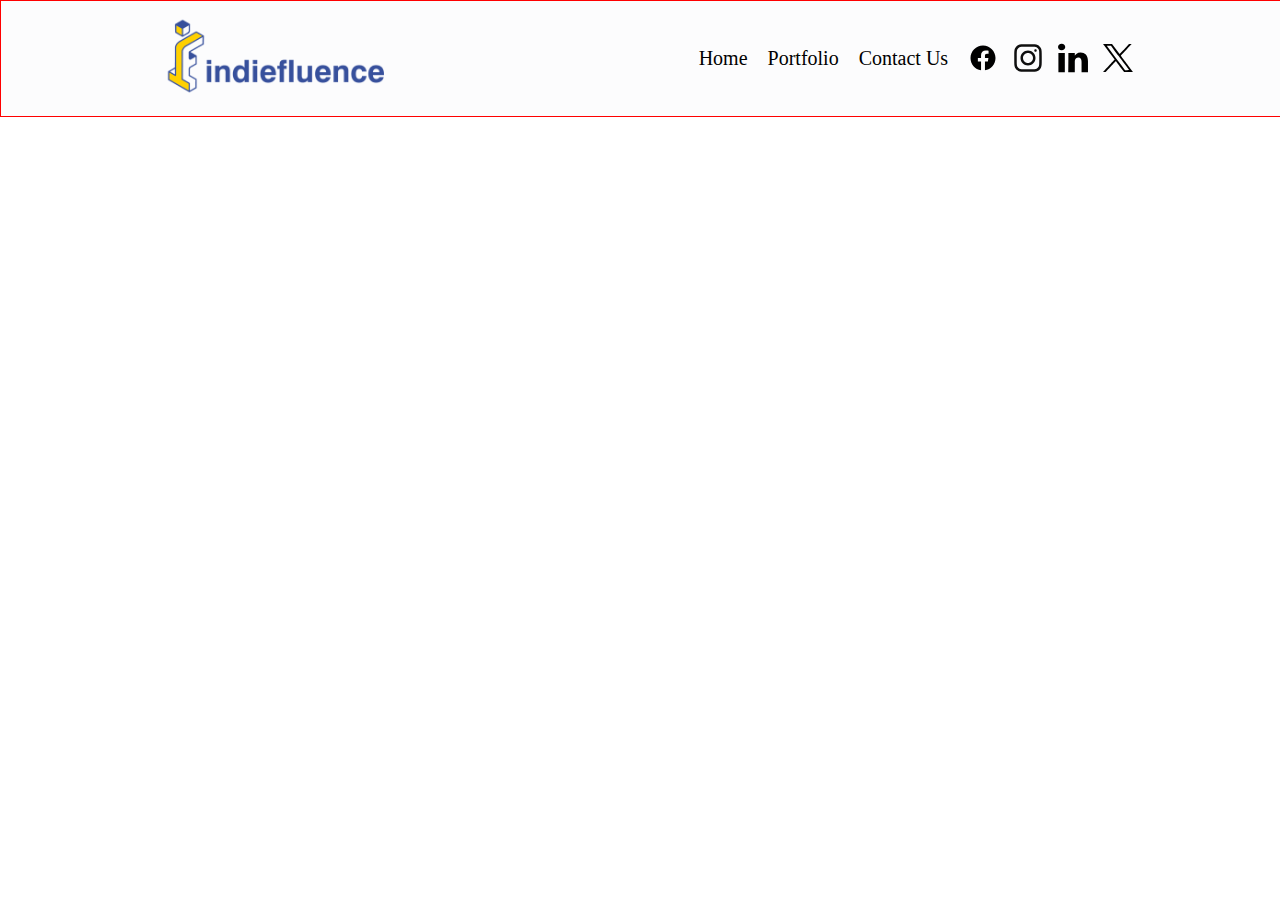
==== index.html @ ad3555b7 "first commit" ====
<!DOCTYPE html>
<html lang="en">
<head>
    <meta charset="UTF-8">
    <meta name="viewport" content="width=device-width, initial-scale=1.0">
    <title>IndieFluence</title>
    <link rel="stylesheet" href="style.css">
    <link rel="icon" href="img/indiefluence-logo-icon.png" type="image/x-icon">
</head>
<body>
    <header id="header">
        <nav>
            <div class="navbar">
                <div class="logo">
                    <img src="img/indiefluence-logo.png" title="logo" alt="logo">
                </div>
                <div class="navbar-text">
                        <li><a href="#" class="nav-text" title="Home">Home</a></li>
                        <li><a href="" class="nav-text" title="Portfolio">Portfolio</a></li>
                        <li><a href="" class="nav-text" title="Contact Us">Contact Us</a></li>

                        <div id="social-media-icon">
                            <a href="https://www.facebook.com/" class="social-media-icon" title="Facebook"><?xml version="1.0" encoding="utf-8"?>
                                <svg fill="#000000" width="30px" height="30px" viewBox="0 0 24 24" xmlns="http://www.w3.org/2000/svg"><path d="M12.001 2.002c-5.522 0-9.999 4.477-9.999 9.999 0 4.99 3.656 9.126 8.437 9.879v-6.988h-2.54v-2.891h2.54V9.798c0-2.508 1.493-3.891 3.776-3.891 1.094 0 2.24.195 2.24.195v2.459h-1.264c-1.24 0-1.628.772-1.628 1.563v1.875h2.771l-.443 2.891h-2.328v6.988C18.344 21.129 22 16.992 22 12.001c0-5.522-4.477-9.999-9.999-9.999z"/></svg></a>  <!-- facebook -->
                                
                            <a href="https://www.instagram.com/" class="social-media-icon" alt="" title="Instagram"><?xml version="1.0" encoding="utf-8"?>
                                <svg width="30px" height="30px" viewBox="0 0 24 24" fill="none" xmlns="http://www.w3.org/2000/svg">
                                <path fill-rule="evenodd" clip-rule="evenodd" d="M12 18C15.3137 18 18 15.3137 18 12C18 8.68629 15.3137 6 12 6C8.68629 6 6 8.68629 6 12C6 15.3137 8.68629 18 12 18ZM12 16C14.2091 16 16 14.2091 16 12C16 9.79086 14.2091 8 12 8C9.79086 8 8 9.79086 8 12C8 14.2091 9.79086 16 12 16Z" fill="#0F0F0F"/>
                                <path d="M18 5C17.4477 5 17 5.44772 17 6C17 6.55228 17.4477 7 18 7C18.5523 7 19 6.55228 19 6C19 5.44772 18.5523 5 18 5Z" fill="#0F0F0F"/>
                                <path fill-rule="evenodd" clip-rule="evenodd" d="M1.65396 4.27606C1 5.55953 1 7.23969 1 10.6V13.4C1 16.7603 1 18.4405 1.65396 19.7239C2.2292 20.8529 3.14708 21.7708 4.27606 22.346C5.55953 23 7.23969 23 10.6 23H13.4C16.7603 23 18.4405 23 19.7239 22.346C20.8529 21.7708 21.7708 20.8529 22.346 19.7239C23 18.4405 23 16.7603 23 13.4V10.6C23 7.23969 23 5.55953 22.346 4.27606C21.7708 3.14708 20.8529 2.2292 19.7239 1.65396C18.4405 1 16.7603 1 13.4 1H10.6C7.23969 1 5.55953 1 4.27606 1.65396C3.14708 2.2292 2.2292 3.14708 1.65396 4.27606ZM13.4 3H10.6C8.88684 3 7.72225 3.00156 6.82208 3.0751C5.94524 3.14674 5.49684 3.27659 5.18404 3.43597C4.43139 3.81947 3.81947 4.43139 3.43597 5.18404C3.27659 5.49684 3.14674 5.94524 3.0751 6.82208C3.00156 7.72225 3 8.88684 3 10.6V13.4C3 15.1132 3.00156 16.2777 3.0751 17.1779C3.14674 18.0548 3.27659 18.5032 3.43597 18.816C3.81947 19.5686 4.43139 20.1805 5.18404 20.564C5.49684 20.7234 5.94524 20.8533 6.82208 20.9249C7.72225 20.9984 8.88684 21 10.6 21H13.4C15.1132 21 16.2777 20.9984 17.1779 20.9249C18.0548 20.8533 18.5032 20.7234 18.816 20.564C19.5686 20.1805 20.1805 19.5686 20.564 18.816C20.7234 18.5032 20.8533 18.0548 20.9249 17.1779C20.9984 16.2777 21 15.1132 21 13.4V10.6C21 8.88684 20.9984 7.72225 20.9249 6.82208C20.8533 5.94524 20.7234 5.49684 20.564 5.18404C20.1805 4.43139 19.5686 3.81947 18.816 3.43597C18.5032 3.27659 18.0548 3.14674 17.1779 3.0751C16.2777 3.00156 15.1132 3 13.4 3Z" fill="#0F0F0F"/>
                                </svg></a> <!-- instagram -->
        
                            <a href="https://www.linkedin.com/" class="social-media-icon" alt="" title="Linkdin"><?xml version="1.0" encoding="iso-8859-1"?>
                                <!DOCTYPE svg PUBLIC "-//W3C//DTD SVG 1.1//EN" "http://www.w3.org/Graphics/SVG/1.1/DTD/svg11.dtd">
                                <svg fill="#000000"  version="1.1" xmlns="http://www.w3.org/2000/svg" xmlns:xlink="http://www.w3.org/1999/xlink"  width="30px"
                                     height="30px" viewBox="0 0 512 512" xml:space="preserve">
                                <g id="7935ec95c421cee6d86eb22ecd125aef">
                                <path style="display: inline; fill-rule: evenodd; clip-rule: evenodd;" d="M116.504,500.219V170.654H6.975v329.564H116.504
                                        L116.504,500.219z M61.751,125.674c38.183,0,61.968-25.328,61.968-56.953c-0.722-32.328-23.785-56.941-61.252-56.941
                                        C24.994,11.781,0.5,36.394,0.5,68.722c0,31.625,23.772,56.953,60.53,56.953H61.751L61.751,125.674z M177.124,500.219
                                        c0,0,1.437-298.643,0-329.564H286.67v47.794h-0.727c14.404-22.49,40.354-55.533,99.44-55.533
                                        c72.085,0,126.116,47.103,126.116,148.333v188.971H401.971V323.912c0-44.301-15.848-74.531-55.497-74.531
                                        c-30.254,0-48.284,20.38-56.202,40.08c-2.897,7.012-3.602,16.861-3.602,26.711v184.047H177.124L177.124,500.219z">
                                </path>
                                </g>
                                </svg></a> <!-- linkdin -->
        
                            <a href="https://twitter.com/" class="social-media-icon" alt="" title="Twitter"><?xml version="1.0" standalone="no"?>
                                <!DOCTYPE svg PUBLIC "-//W3C//DTD SVG 20010904//EN"
                                 "http://www.w3.org/TR/2001/REC-SVG-20010904/DTD/svg10.dtd">
                                <svg version="1.0" xmlns="http://www.w3.org/2000/svg"
                                 width="30px" height="30px" viewBox="0 0 488.000000 459.000000"
                                 preserveAspectRatio="xMidYMid meet">
                                
                                <g transform="translate(0.000000,459.000000) scale(0.100000,-0.100000)"
                                fill="#000000" stroke="none">
                                <path d="M14 4579 c-2 -3 160 -224 359 -490 199 -266 622 -832 940 -1257 l578
                                -773 -37 -42 c-21 -23 -446 -482 -944 -1020 -498 -539 -907 -983 -908 -988 -2
                                -5 85 -9 210 -8 l213 1 70 77 c39 42 401 433 805 870 404 437 746 807 760 823
                                l25 29 200 -268 c110 -147 413 -553 673 -901 l474 -632 725 0 c603 0 724 2
                                720 13 -3 8 -187 256 -409 553 -222 296 -476 636 -564 754 -89 118 -350 469
                                -582 778 -232 310 -422 568 -422 572 0 7 1226 1338 1643 1783 l119 127 -219 0
                                -218 -1 -255 -276 c-140 -152 -483 -524 -763 -825 l-507 -548 -615 822 -616
                                823 -725 5 c-399 3 -728 2 -730 -1z m1718 -886 c237 -318 603 -807 813 -1088
                                210 -280 676 -904 1036 -1385 360 -482 658 -881 663 -888 6 -9 -65 -12 -324
                                -12 l-331 0 -656 878 c-1514 2023 -2278 3045 -2287 3060 -6 9 62 12 323 12
                                l331 0 432 -577z"/>
                                </g>
                                </svg></a> <!-- twitter -->
                        </div>
                </div>
                
            </div>
        </nav>
    </header>
</body>
</html>
---- style.css ----
:root{
    --color-white: hsl( 0, 0%, 100%);
    --color-solitude: hsl( 222, 29.41%, 99%);
    --color-yellow: hsl(49, 100%, 50%);
    --coor-blue: hsl(225.1, 56.3%, 42.2%);
    --color-meteorite-dark: hsl(254.6, 58.2%, 26.3%);
    --color-azure-dark: hsl(217.7, 64.8%, 42.4%);
    --color-black: hsl(0, 0%, 0%)
}

*{
    padding: 0%;
    margin: 0%;
}

body{
    background-color: var(--color-white);
    color: var(--color-black);
}

#header{
    /* display: fixed; */
    background-color: var(--color-solitude);
    width: 100%;
    height: 115px;
    /* padding: 10px 10px 10px 10px; */
    border: 1px solid red;
}

.navbar{
    display: flex;
    justify-content: center;
    align-items: center;
    gap: 300px;
}
.logo img{
    margin: 15px;
    height: 80px;
    width: auto;
}

.navbar-text{
    font-size: 20px;
    display: flex;
    justify-content: right;
    align-items: center;
    gap: 20px;
    /* margin: 10px; */
}

.navbar-text li,a{
    text-decoration: none;
    list-style-type: none;
    color: var(--color-black);
}

#social-media-icon{
    display: flex;
    justify-content: right;
    align-items: center;
    gap: 15px;
}

.social-media-icon{
    display: flex;
    justify-content: right;
    height: 30px;
    width: 30px;
}
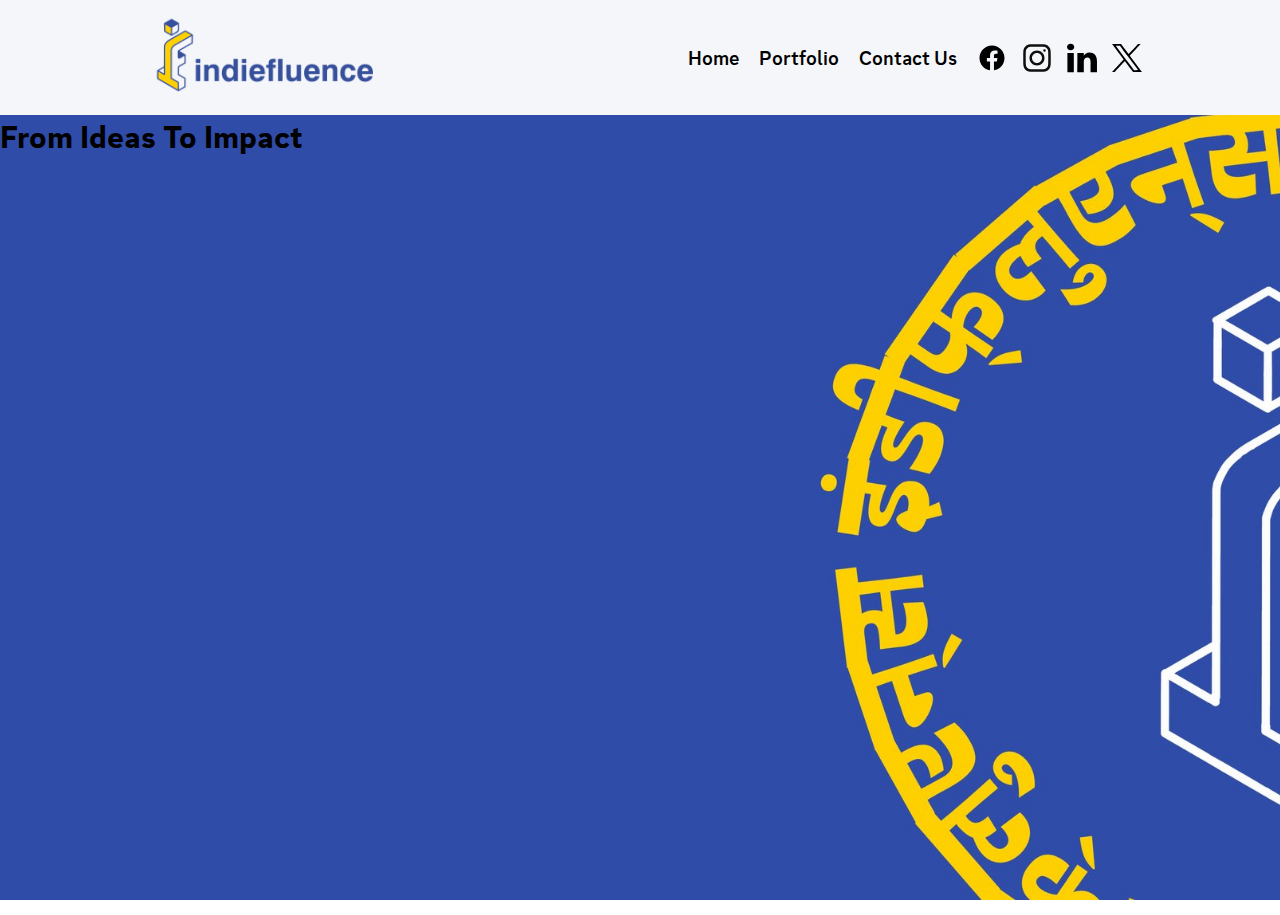
==== commit f78fb4df: "assets folder and font.css added and ignore some file" ====
--- a/index.html
+++ b/index.html
@@ -4,15 +4,16 @@
     <meta charset="UTF-8">
     <meta name="viewport" content="width=device-width, initial-scale=1.0">
     <title>IndieFluence</title>
-    <link rel="stylesheet" href="style.css">
-    <link rel="icon" href="img/indiefluence-logo-icon.png" type="image/x-icon">
+    <link rel="stylesheet" href="assets/css/style.css">
+    <link rel="stylesheet" href="assets/css/font.css">
+    <link rel="icon" href="assets/img/indiefluence-logo-icon.png" type="image/x-icon">
 </head>
 <body>
     <header id="header">
         <nav>
             <div class="navbar">
                 <div class="logo">
-                    <img src="img/indiefluence-logo.png" title="logo" alt="logo">
+                    <img src="assets/img/indiefluence-logo.png" title="logo" alt="logo">
                 </div>
                 <div class="navbar-text">
                         <li><a href="#" class="nav-text" title="Home">Home</a></li>
@@ -69,9 +70,15 @@
                                 </svg></a> <!-- twitter -->
                         </div>
                 </div>
-                
             </div>
         </nav>
     </header>
+    <div id="header-img">
+        <div class="header-img-text">
+            <h1>
+                From Ideas
+                To Impact</h1>
+        </div>
+    </div>
 </body>
 </html>--- a/assets/css/style.css
+++ b/assets/css/style.css
@@ -0,0 +1,85 @@
+:root{
+    --color-white: hsl( 0, 0%, 100%);
+    --color-solitude: hsl( 222, 29.41%, 97%);
+    --color-yellow: hsl(49, 100%, 50%);
+    --coor-blue: hsl(225.1, 56.3%, 42.2%);
+    --color-meteorite-dark: hsl(254.6, 58.2%, 26.3%);
+    --color-azure-dark: hsl(217.7, 64.8%, 42.4%);
+    --color-black: hsl(0, 0%, 0%)
+}
+
+*{
+    padding: 0%;
+    margin: 0%;
+    font-family: var(--font-primary);
+}
+
+body{
+    background-color: var(--color-white);
+    color: var(--color-black);
+}
+
+#header{
+    /* display: fixed; */
+    background-color: var(--color-solitude);
+    width: 100%;
+    height: 115px;
+    /* padding: 10px 10px 10px 10px; */
+    /* border: 1px solid red; */
+}
+
+.navbar{
+    display: flex;
+    justify-content: center;
+    align-items: center;
+    gap: 300px;
+}
+.logo img{
+    margin: 15px;
+    height: 80px;
+    width: auto;
+}
+
+.navbar-text{
+    font-size: 20px;
+    display: flex;
+    justify-content: right;
+    align-items: center;
+    gap: 20px;
+    font-weight: 600;
+    font-style: normal;
+}
+
+.navbar-text li,a{
+    text-decoration: none;
+    list-style-type: none;
+    color: var(--color-black);
+}
+
+#social-media-icon{
+    display: flex;
+    justify-content: right;
+    align-items: center;
+    gap: 15px;
+}
+
+.social-media-icon{
+    display: flex;
+    justify-content: right;
+    height: 30px;
+    width: 30px;
+}
+
+#header-img{
+    background-image: url(/assets/img/indiefluence-bg.png);
+    width: 100%;
+    height: 800px;
+    background-repeat: no-repeat;
+    background-size: cover;
+    background-attachment: fixed;   
+}
+.header-img img{
+
+    
+}
+
--- a/assets/css/font.css
+++ b/assets/css/font.css
@@ -0,0 +1,69 @@
+@font-face {
+    font-family: ABC Ginto Nord;
+    font-style: normal;
+    font-weight: 800;
+    src: url(/assets/font/3d07f5abf272fbb5670d02ed687453d0.woff2) format("woff2")
+}
+
+@font-face {
+    font-family: ABC Ginto Nord;
+    font-style: italic;
+    font-weight: 800;
+    src: url(/assets/font/3c0aa7f9d47d6a96b14ecada461ccf0e.woff2) format("woff2")
+}
+
+@font-face {
+    font-family: gg sans;
+    font-style: normal;
+    font-weight: 400;
+    src: url(/assets/font/3d6549bf2f38372c054eafb93fa358a9.woff2) format("woff2")
+}
+
+@font-face {
+    font-family: gg sans;
+    font-style: italic;
+    font-weight: 400;
+    src: url(/assets/font/dd1dfe31c073b2b0a8f94cb1a0b7fbb0.woff2) format("woff2")
+}
+
+@font-face {
+    font-family: gg sans;
+    font-style: normal;
+    font-weight: 500;
+    src: url(/assets/font/7f63813838e283aea62f1a68ef1732c2.woff2) format("woff2")
+}
+
+@font-face {
+    font-family: gg sans;
+    font-style: italic;
+    font-weight: 500;
+    src: url(/assets/font/2ada321f62e9743e0f9f2882960c8f9d.woff2) format("woff2")
+}
+
+@font-face {
+    font-family: gg sans;
+    font-style: normal;
+    font-weight: 600;
+    src: url(/assets/font/71d3e9dc2bcb8e91225ba9fab588c8f2.woff2) format("woff2")
+}
+
+@font-face {
+    font-family: gg sans;
+    font-style: italic;
+    font-weight: 600;
+    src: url(/assets/font/e3cd8b0354d764c89f6abcf561081a85.woff2) format("woff2")
+}
+
+@font-face {
+    font-family: gg sans;
+    font-style: normal;
+    font-weight: 700;
+    src: url(/assets/font/ff5eccde83f118cea0224ebbb9dc3179.woff2) format("woff2")
+}
+
+:root {
+    --font-primary: "gg sans","Noto Sans","Helvetica Neue",Helvetica,Arial,sans-serif;
+    --font-display: "gg sans","Noto Sans","Helvetica Neue",Helvetica,Arial,sans-serif;
+    --font-headline: "ABC Ginto Nord","Noto Sans","Helvetica Neue",Helvetica,Arial,sans-serif;
+    --font-code: Consolas,"Andale Mono WT","Andale Mono","Lucida Console","Lucida Sans Typewriter","DejaVu Sans Mono","Bitstream Vera Sans Mono","Liberation Mono","Nimbus Mono L",Monaco,"Courier New",Courier,monospace
+}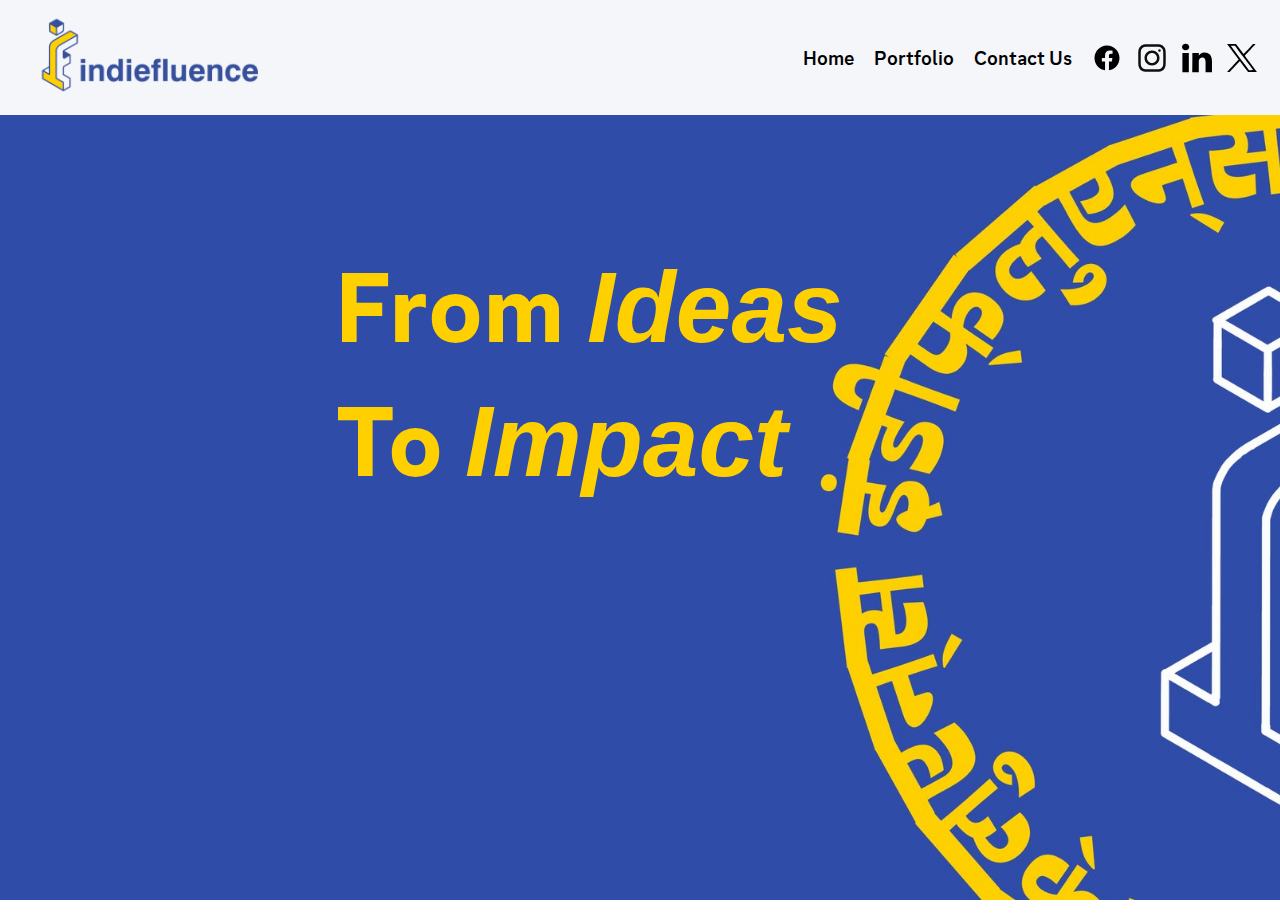
==== commit 6d909724: "header img text adjest" ====
--- a/index.html
+++ b/index.html
@@ -75,9 +75,7 @@
     </header>
     <div id="header-img">
         <div class="header-img-text">
-            <h1>
-                From Ideas
-                To Impact</h1>
+            <h1>From <strong>Ideas</strong> To <strong>Impact</strong></h1>
         </div>
     </div>
 </body>
--- a/assets/css/style.css
+++ b/assets/css/style.css
@@ -32,7 +32,8 @@
     display: flex;
     justify-content: center;
     align-items: center;
-    gap: 300px;
+    gap: 530px;
+    flex-wrap: nowrap;
 }
 .logo img{
     margin: 15px;
@@ -78,8 +79,22 @@
     background-size: cover;
     background-attachment: fixed;   
 }
-.header-img img{
-
-    
+.header-img-text {
+    display: flex;
+    /* justify-content: center; */
+    align-items: center;
+    position: relative;
+    top: 125px;
+    left: 335px;
 }
 
+.header-img-text h1{
+    height: auto;
+    width: 550px;
+    font-size: 100px;
+    color: var(--color-yellow);
+}
+
+.header-img-text h1 strong{
+    font-style: italic;
+}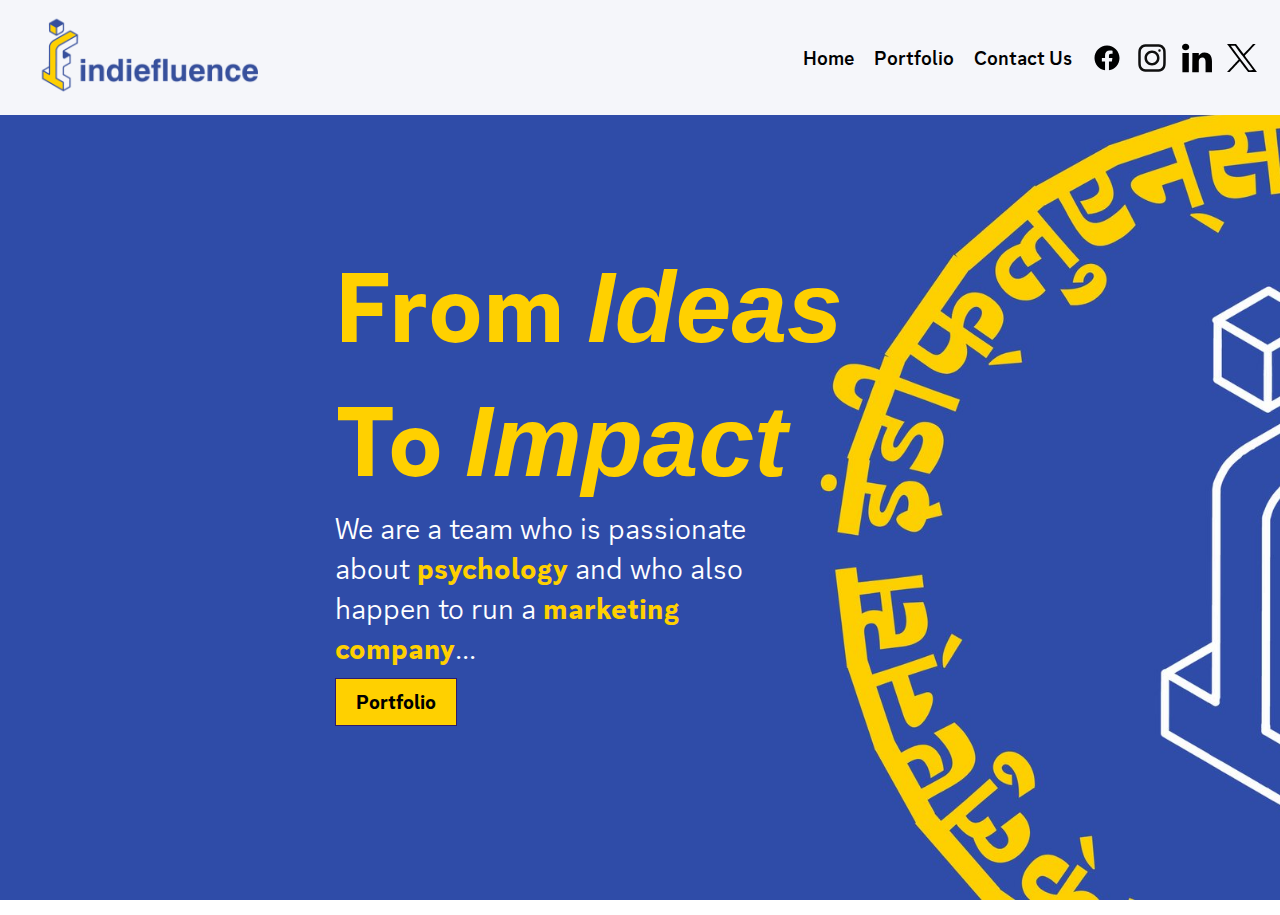
==== commit 28a9c72c: "button added" ====
--- a/index.html
+++ b/index.html
@@ -21,17 +21,17 @@
                         <li><a href="" class="nav-text" title="Contact Us">Contact Us</a></li>
 
                         <div id="social-media-icon">
-                            <a href="https://www.facebook.com/" class="social-media-icon" title="Facebook"><?xml version="1.0" encoding="utf-8"?>
+                            <a href="https://www.facebook.com/" target="_blank" class="social-media-icon" title="Facebook"><?xml version="1.0" encoding="utf-8"?>
                                 <svg fill="#000000" width="30px" height="30px" viewBox="0 0 24 24" xmlns="http://www.w3.org/2000/svg"><path d="M12.001 2.002c-5.522 0-9.999 4.477-9.999 9.999 0 4.99 3.656 9.126 8.437 9.879v-6.988h-2.54v-2.891h2.54V9.798c0-2.508 1.493-3.891 3.776-3.891 1.094 0 2.24.195 2.24.195v2.459h-1.264c-1.24 0-1.628.772-1.628 1.563v1.875h2.771l-.443 2.891h-2.328v6.988C18.344 21.129 22 16.992 22 12.001c0-5.522-4.477-9.999-9.999-9.999z"/></svg></a>  <!-- facebook -->
                                 
-                            <a href="https://www.instagram.com/" class="social-media-icon" alt="" title="Instagram"><?xml version="1.0" encoding="utf-8"?>
+                            <a href="https://www.instagram.com/" target="_blank" class="social-media-icon" alt="" title="Instagram"><?xml version="1.0" encoding="utf-8"?>
                                 <svg width="30px" height="30px" viewBox="0 0 24 24" fill="none" xmlns="http://www.w3.org/2000/svg">
                                 <path fill-rule="evenodd" clip-rule="evenodd" d="M12 18C15.3137 18 18 15.3137 18 12C18 8.68629 15.3137 6 12 6C8.68629 6 6 8.68629 6 12C6 15.3137 8.68629 18 12 18ZM12 16C14.2091 16 16 14.2091 16 12C16 9.79086 14.2091 8 12 8C9.79086 8 8 9.79086 8 12C8 14.2091 9.79086 16 12 16Z" fill="#0F0F0F"/>
                                 <path d="M18 5C17.4477 5 17 5.44772 17 6C17 6.55228 17.4477 7 18 7C18.5523 7 19 6.55228 19 6C19 5.44772 18.5523 5 18 5Z" fill="#0F0F0F"/>
                                 <path fill-rule="evenodd" clip-rule="evenodd" d="M1.65396 4.27606C1 5.55953 1 7.23969 1 10.6V13.4C1 16.7603 1 18.4405 1.65396 19.7239C2.2292 20.8529 3.14708 21.7708 4.27606 22.346C5.55953 23 7.23969 23 10.6 23H13.4C16.7603 23 18.4405 23 19.7239 22.346C20.8529 21.7708 21.7708 20.8529 22.346 19.7239C23 18.4405 23 16.7603 23 13.4V10.6C23 7.23969 23 5.55953 22.346 4.27606C21.7708 3.14708 20.8529 2.2292 19.7239 1.65396C18.4405 1 16.7603 1 13.4 1H10.6C7.23969 1 5.55953 1 4.27606 1.65396C3.14708 2.2292 2.2292 3.14708 1.65396 4.27606ZM13.4 3H10.6C8.88684 3 7.72225 3.00156 6.82208 3.0751C5.94524 3.14674 5.49684 3.27659 5.18404 3.43597C4.43139 3.81947 3.81947 4.43139 3.43597 5.18404C3.27659 5.49684 3.14674 5.94524 3.0751 6.82208C3.00156 7.72225 3 8.88684 3 10.6V13.4C3 15.1132 3.00156 16.2777 3.0751 17.1779C3.14674 18.0548 3.27659 18.5032 3.43597 18.816C3.81947 19.5686 4.43139 20.1805 5.18404 20.564C5.49684 20.7234 5.94524 20.8533 6.82208 20.9249C7.72225 20.9984 8.88684 21 10.6 21H13.4C15.1132 21 16.2777 20.9984 17.1779 20.9249C18.0548 20.8533 18.5032 20.7234 18.816 20.564C19.5686 20.1805 20.1805 19.5686 20.564 18.816C20.7234 18.5032 20.8533 18.0548 20.9249 17.1779C20.9984 16.2777 21 15.1132 21 13.4V10.6C21 8.88684 20.9984 7.72225 20.9249 6.82208C20.8533 5.94524 20.7234 5.49684 20.564 5.18404C20.1805 4.43139 19.5686 3.81947 18.816 3.43597C18.5032 3.27659 18.0548 3.14674 17.1779 3.0751C16.2777 3.00156 15.1132 3 13.4 3Z" fill="#0F0F0F"/>
                                 </svg></a> <!-- instagram -->
         
-                            <a href="https://www.linkedin.com/" class="social-media-icon" alt="" title="Linkdin"><?xml version="1.0" encoding="iso-8859-1"?>
+                            <a href="https://www.linkedin.com/" target="_blank" class="social-media-icon" alt="" title="Linkdin"><?xml version="1.0" encoding="iso-8859-1"?>
                                 <!DOCTYPE svg PUBLIC "-//W3C//DTD SVG 1.1//EN" "http://www.w3.org/Graphics/SVG/1.1/DTD/svg11.dtd">
                                 <svg fill="#000000"  version="1.1" xmlns="http://www.w3.org/2000/svg" xmlns:xlink="http://www.w3.org/1999/xlink"  width="30px"
                                      height="30px" viewBox="0 0 512 512" xml:space="preserve">
@@ -46,7 +46,7 @@
                                 </g>
                                 </svg></a> <!-- linkdin -->
         
-                            <a href="https://twitter.com/" class="social-media-icon" alt="" title="Twitter"><?xml version="1.0" standalone="no"?>
+                            <a href="https://twitter.com/" target="_blank" class="social-media-icon" alt="" title="Twitter"><?xml version="1.0" standalone="no"?>
                                 <!DOCTYPE svg PUBLIC "-//W3C//DTD SVG 20010904//EN"
                                  "http://www.w3.org/TR/2001/REC-SVG-20010904/DTD/svg10.dtd">
                                 <svg version="1.0" xmlns="http://www.w3.org/2000/svg"
@@ -76,6 +76,10 @@
     <div id="header-img">
         <div class="header-img-text">
             <h1>From <strong>Ideas</strong> To <strong>Impact</strong></h1>
+            <p>We are a team who is passionate about <strong>psychology</strong> and who also happen to run a <strong>marketing company</strong>...</p>
+            <div id="header-img-text-button">
+                <button class="header-img-text-button"><a href="#">Portfolio</a></button>
+            </div>
         </div>
     </div>
 </body>
--- a/assets/css/style.css
+++ b/assets/css/style.css
@@ -80,7 +80,7 @@
     background-attachment: fixed;   
 }
 .header-img-text {
-    display: flex;
+    display: inline-block;
     /* justify-content: center; */
     align-items: center;
     position: relative;
@@ -97,4 +97,28 @@
 
 .header-img-text h1 strong{
     font-style: italic;
+}
+
+.header-img-text p{
+    height: auto;
+    width: 450px;
+    font-size: 30px;
+    color: var(--color-white);
+}
+
+.header-img-text p strong{
+    color: var(--color-yellow);
+}
+
+.header-img-text-button{
+    background-color: var(--color-yellow);
+    padding: 10px 20px 10px 20px;
+    margin-top: 10px;
+    font-size: 20px;
+    font-weight: 700;
+    border: 1px solid var(--color-meteorite-dark);
+}
+
+.header-img-text-button :hover{
+    color: var(--color-white);
 }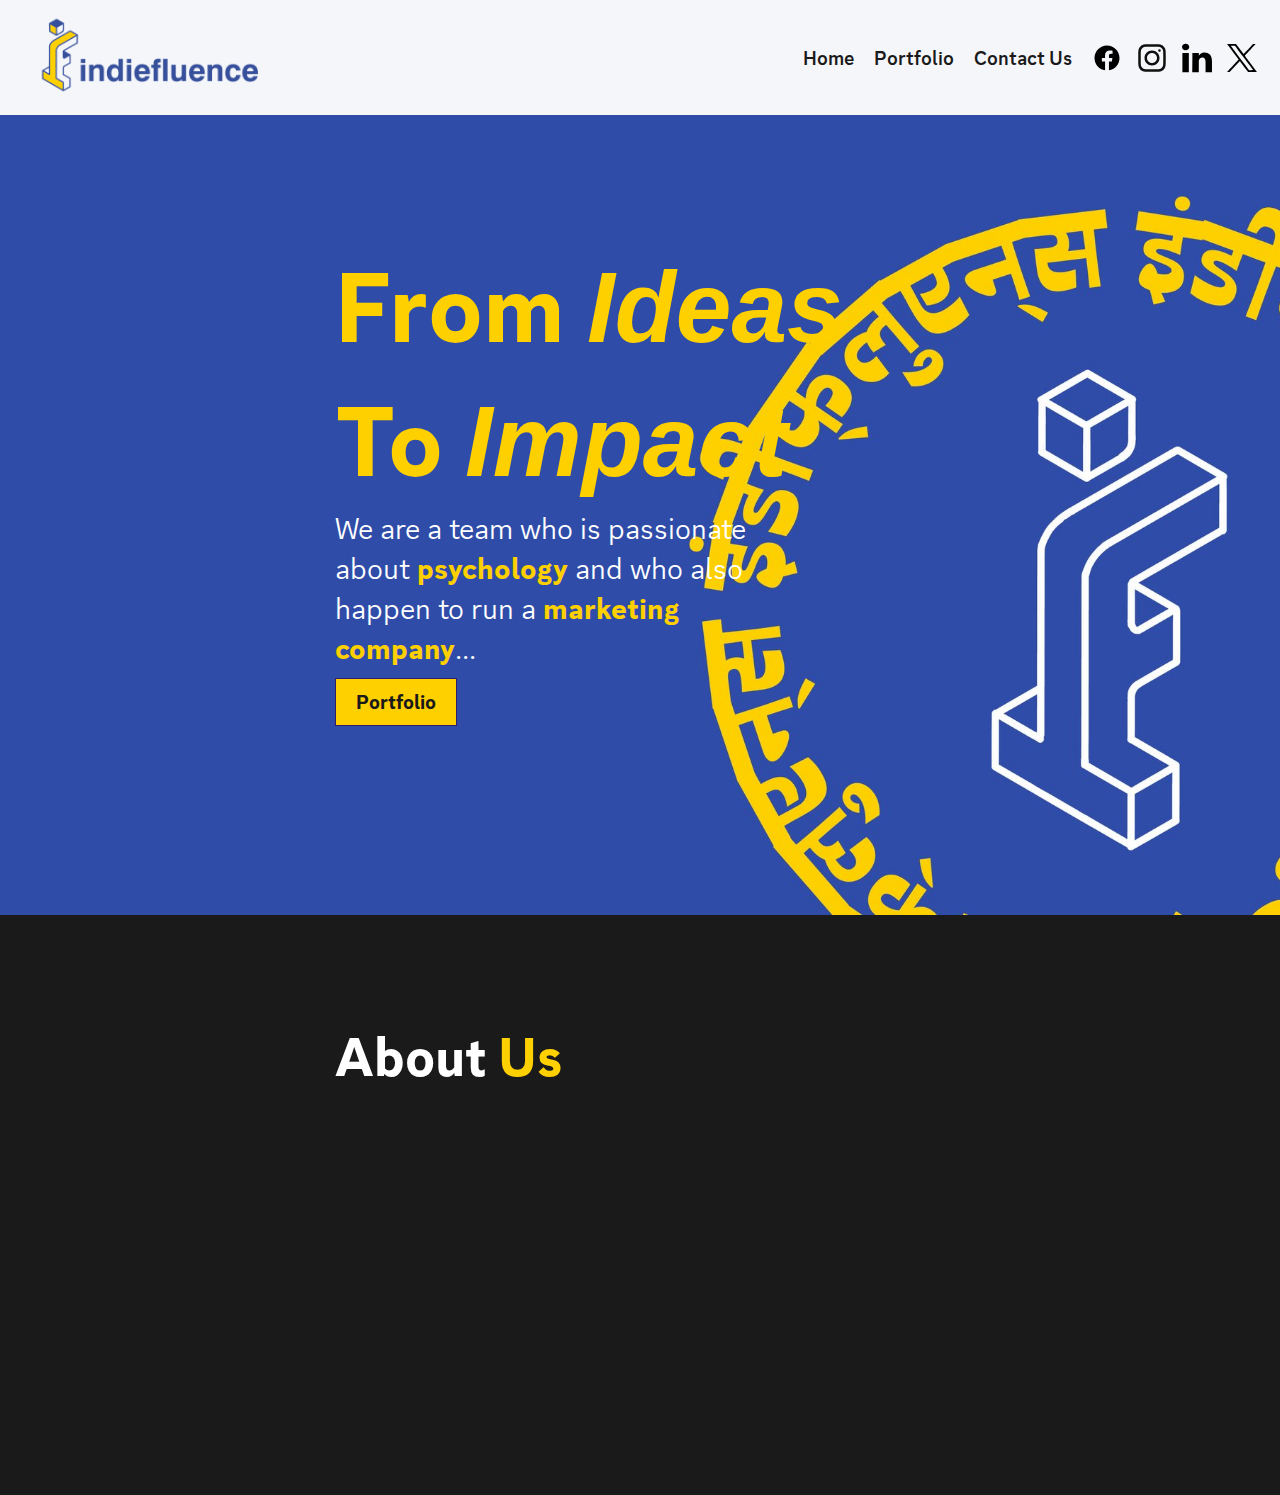
==== commit 09e7bc31: "about us added" ====
--- a/index.html
+++ b/index.html
@@ -82,5 +82,13 @@
             </div>
         </div>
     </div>
+
+    <div id="about-us">
+        <div class="about-us">
+            <div class="about-us-text">
+                <h1>About <strong>Us</strong></h1>
+            </div>
+        </div>
+    </div>
 </body>
 </html>--- a/assets/css/style.css
+++ b/assets/css/style.css
@@ -5,7 +5,7 @@
     --coor-blue: hsl(225.1, 56.3%, 42.2%);
     --color-meteorite-dark: hsl(254.6, 58.2%, 26.3%);
     --color-azure-dark: hsl(217.7, 64.8%, 42.4%);
-    --color-black: hsl(0, 0%, 0%)
+    --color-black: hsl(0, 0%, 10%)
 }
 
 *{
@@ -77,7 +77,8 @@
     height: 800px;
     background-repeat: no-repeat;
     background-size: cover;
-    background-attachment: fixed;   
+    /* background-attachment: fixed; */
+    background-position: center; 
 }
 .header-img-text {
     display: inline-block;
@@ -121,4 +122,28 @@
 
 .header-img-text-button :hover{
     color: var(--color-white);
+}
+
+#about-us{
+    width: 100%;
+    height: 580px;
+    background-color: var(--color-black);
+}
+
+.about-us-text {
+    display: inline-block;
+    /* justify-content: center; */
+    align-items: center;
+    position: relative;
+    top: 105px;
+    left: 335px;
+}
+
+.about-us-text h1{
+    color: var(--color-white);
+    font-size: 55px;
+}
+
+.about-us-text h1 strong{
+    color: var(--color-yellow);
 }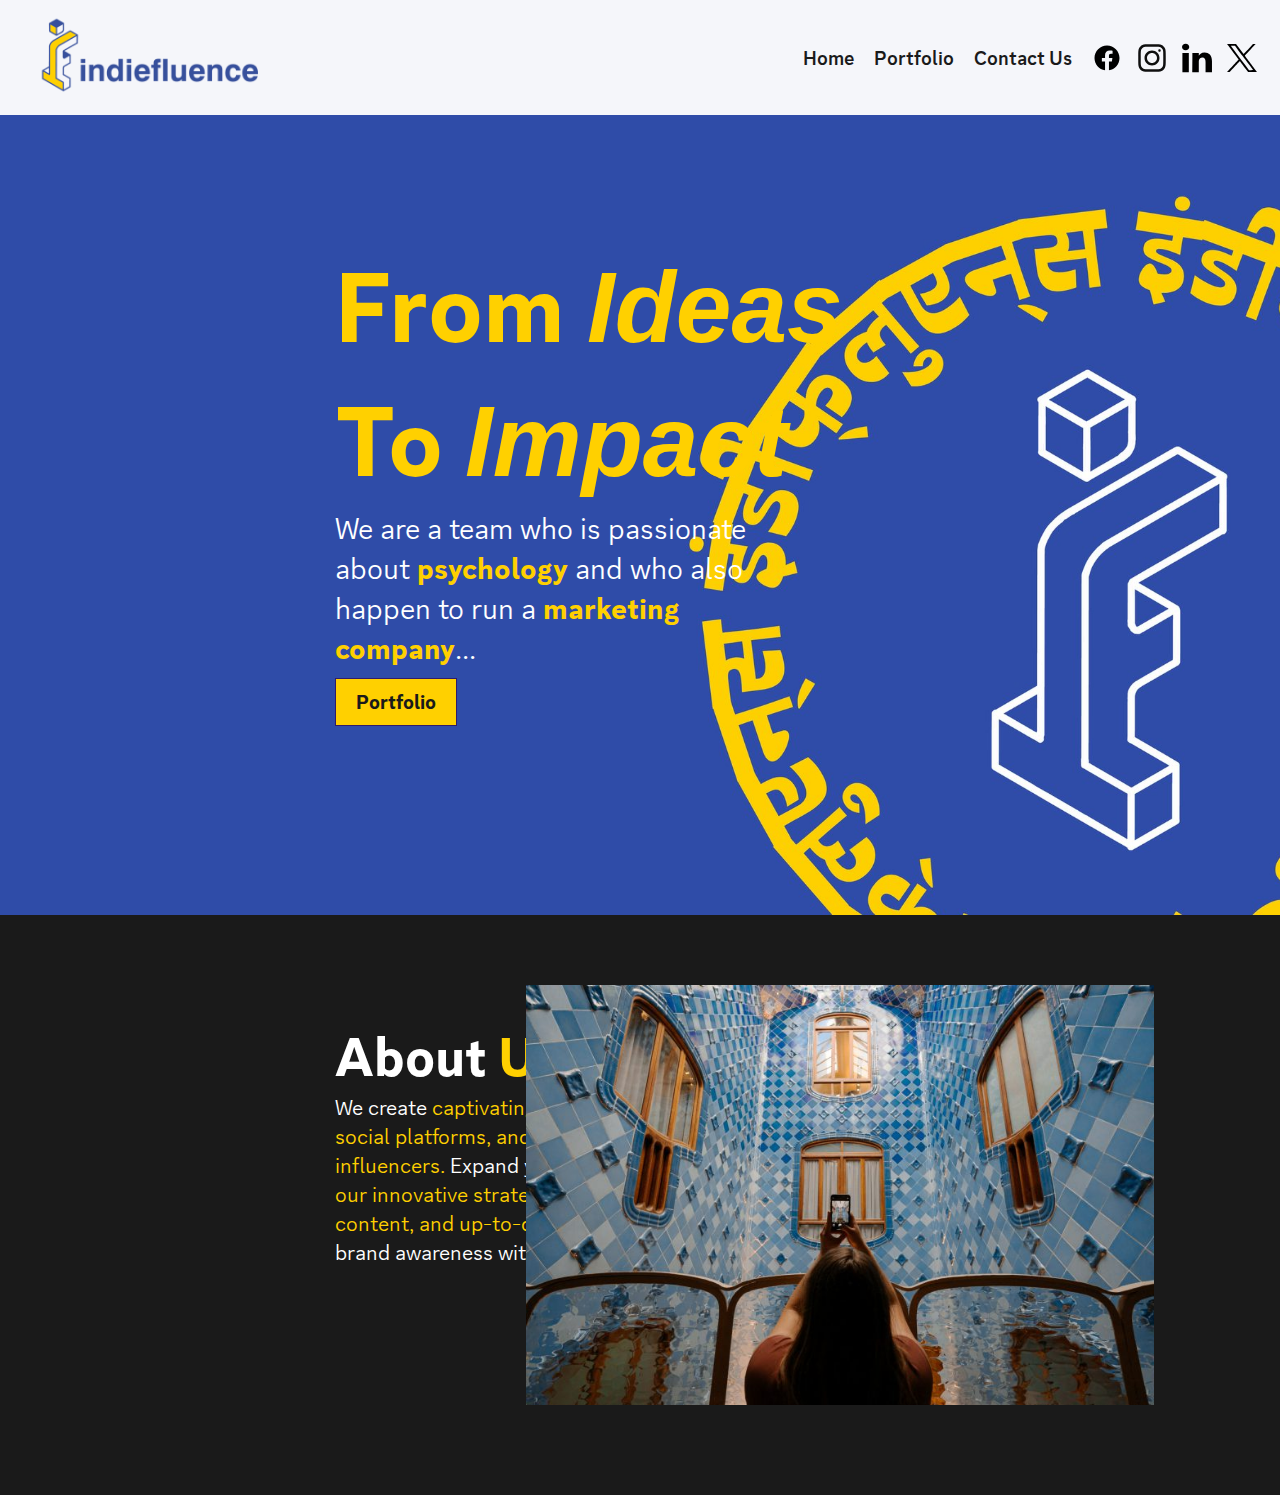
==== commit 49022988: "about us complete" ====
--- a/index.html
+++ b/index.html
@@ -1,61 +1,147 @@
 <!DOCTYPE html>
 <html lang="en">
-<head>
-    <meta charset="UTF-8">
-    <meta name="viewport" content="width=device-width, initial-scale=1.0">
+  <head>
+    <meta charset="UTF-8" />
+    <meta name="viewport" content="width=device-width, initial-scale=1.0" />
     <title>IndieFluence</title>
-    <link rel="stylesheet" href="assets/css/style.css">
-    <link rel="stylesheet" href="assets/css/font.css">
-    <link rel="icon" href="assets/img/indiefluence-logo-icon.png" type="image/x-icon">
-</head>
-<body>
+    <link rel="stylesheet" href="assets/css/style.css" />
+    <link rel="stylesheet" href="assets/css/font.css" />
+    <link
+      rel="icon"
+      href="assets/img/indiefluence-logo-icon.png"
+      type="image/x-icon"
+    />
+  </head>
+  <body>
     <header id="header">
-        <nav>
-            <div class="navbar">
-                <div class="logo">
-                    <img src="assets/img/indiefluence-logo.png" title="logo" alt="logo">
-                </div>
-                <div class="navbar-text">
-                        <li><a href="#" class="nav-text" title="Home">Home</a></li>
-                        <li><a href="" class="nav-text" title="Portfolio">Portfolio</a></li>
-                        <li><a href="" class="nav-text" title="Contact Us">Contact Us</a></li>
-
-                        <div id="social-media-icon">
-                            <a href="https://www.facebook.com/" target="_blank" class="social-media-icon" title="Facebook"><?xml version="1.0" encoding="utf-8"?>
-                                <svg fill="#000000" width="30px" height="30px" viewBox="0 0 24 24" xmlns="http://www.w3.org/2000/svg"><path d="M12.001 2.002c-5.522 0-9.999 4.477-9.999 9.999 0 4.99 3.656 9.126 8.437 9.879v-6.988h-2.54v-2.891h2.54V9.798c0-2.508 1.493-3.891 3.776-3.891 1.094 0 2.24.195 2.24.195v2.459h-1.264c-1.24 0-1.628.772-1.628 1.563v1.875h2.771l-.443 2.891h-2.328v6.988C18.344 21.129 22 16.992 22 12.001c0-5.522-4.477-9.999-9.999-9.999z"/></svg></a>  <!-- facebook -->
-                                
-                            <a href="https://www.instagram.com/" target="_blank" class="social-media-icon" alt="" title="Instagram"><?xml version="1.0" encoding="utf-8"?>
-                                <svg width="30px" height="30px" viewBox="0 0 24 24" fill="none" xmlns="http://www.w3.org/2000/svg">
-                                <path fill-rule="evenodd" clip-rule="evenodd" d="M12 18C15.3137 18 18 15.3137 18 12C18 8.68629 15.3137 6 12 6C8.68629 6 6 8.68629 6 12C6 15.3137 8.68629 18 12 18ZM12 16C14.2091 16 16 14.2091 16 12C16 9.79086 14.2091 8 12 8C9.79086 8 8 9.79086 8 12C8 14.2091 9.79086 16 12 16Z" fill="#0F0F0F"/>
-                                <path d="M18 5C17.4477 5 17 5.44772 17 6C17 6.55228 17.4477 7 18 7C18.5523 7 19 6.55228 19 6C19 5.44772 18.5523 5 18 5Z" fill="#0F0F0F"/>
-                                <path fill-rule="evenodd" clip-rule="evenodd" d="M1.65396 4.27606C1 5.55953 1 7.23969 1 10.6V13.4C1 16.7603 1 18.4405 1.65396 19.7239C2.2292 20.8529 3.14708 21.7708 4.27606 22.346C5.55953 23 7.23969 23 10.6 23H13.4C16.7603 23 18.4405 23 19.7239 22.346C20.8529 21.7708 21.7708 20.8529 22.346 19.7239C23 18.4405 23 16.7603 23 13.4V10.6C23 7.23969 23 5.55953 22.346 4.27606C21.7708 3.14708 20.8529 2.2292 19.7239 1.65396C18.4405 1 16.7603 1 13.4 1H10.6C7.23969 1 5.55953 1 4.27606 1.65396C3.14708 2.2292 2.2292 3.14708 1.65396 4.27606ZM13.4 3H10.6C8.88684 3 7.72225 3.00156 6.82208 3.0751C5.94524 3.14674 5.49684 3.27659 5.18404 3.43597C4.43139 3.81947 3.81947 4.43139 3.43597 5.18404C3.27659 5.49684 3.14674 5.94524 3.0751 6.82208C3.00156 7.72225 3 8.88684 3 10.6V13.4C3 15.1132 3.00156 16.2777 3.0751 17.1779C3.14674 18.0548 3.27659 18.5032 3.43597 18.816C3.81947 19.5686 4.43139 20.1805 5.18404 20.564C5.49684 20.7234 5.94524 20.8533 6.82208 20.9249C7.72225 20.9984 8.88684 21 10.6 21H13.4C15.1132 21 16.2777 20.9984 17.1779 20.9249C18.0548 20.8533 18.5032 20.7234 18.816 20.564C19.5686 20.1805 20.1805 19.5686 20.564 18.816C20.7234 18.5032 20.8533 18.0548 20.9249 17.1779C20.9984 16.2777 21 15.1132 21 13.4V10.6C21 8.88684 20.9984 7.72225 20.9249 6.82208C20.8533 5.94524 20.7234 5.49684 20.564 5.18404C20.1805 4.43139 19.5686 3.81947 18.816 3.43597C18.5032 3.27659 18.0548 3.14674 17.1779 3.0751C16.2777 3.00156 15.1132 3 13.4 3Z" fill="#0F0F0F"/>
-                                </svg></a> <!-- instagram -->
-        
-                            <a href="https://www.linkedin.com/" target="_blank" class="social-media-icon" alt="" title="Linkdin"><?xml version="1.0" encoding="iso-8859-1"?>
-                                <!DOCTYPE svg PUBLIC "-//W3C//DTD SVG 1.1//EN" "http://www.w3.org/Graphics/SVG/1.1/DTD/svg11.dtd">
-                                <svg fill="#000000"  version="1.1" xmlns="http://www.w3.org/2000/svg" xmlns:xlink="http://www.w3.org/1999/xlink"  width="30px"
-                                     height="30px" viewBox="0 0 512 512" xml:space="preserve">
-                                <g id="7935ec95c421cee6d86eb22ecd125aef">
-                                <path style="display: inline; fill-rule: evenodd; clip-rule: evenodd;" d="M116.504,500.219V170.654H6.975v329.564H116.504
+      <nav>
+        <div class="navbar">
+          <div class="logo">
+            <img
+              src="assets/img/indiefluence-logo.png"
+              title="logo"
+              alt="logo"
+            />
+          </div>
+          <div class="navbar-text">
+            <li><a href="#" class="nav-text" title="Home">Home</a></li>
+            <li><a href="" class="nav-text" title="Portfolio">Portfolio</a></li>
+            <li>
+              <a href="" class="nav-text" title="Contact Us">Contact Us</a>
+            </li>
+
+            <div id="social-media-icon">
+              <a
+                href="https://www.facebook.com/"
+                target="_blank"
+                class="social-media-icon"
+                title="Facebook"
+                ><?xml version="1.0" encoding="utf-8"?>
+                <svg
+                  fill="#000000"
+                  width="30px"
+                  height="30px"
+                  viewBox="0 0 24 24"
+                  xmlns="http://www.w3.org/2000/svg"
+                >
+                  <path
+                    d="M12.001 2.002c-5.522 0-9.999 4.477-9.999 9.999 0 4.99 3.656 9.126 8.437 9.879v-6.988h-2.54v-2.891h2.54V9.798c0-2.508 1.493-3.891 3.776-3.891 1.094 0 2.24.195 2.24.195v2.459h-1.264c-1.24 0-1.628.772-1.628 1.563v1.875h2.771l-.443 2.891h-2.328v6.988C18.344 21.129 22 16.992 22 12.001c0-5.522-4.477-9.999-9.999-9.999z"
+                  /></svg
+              ></a>
+              <!-- facebook -->
+
+              <a
+                href="https://www.instagram.com/"
+                target="_blank"
+                class="social-media-icon"
+                alt=""
+                title="Instagram"
+                ><?xml version="1.0" encoding="utf-8"?>
+                <svg
+                  width="30px"
+                  height="30px"
+                  viewBox="0 0 24 24"
+                  fill="none"
+                  xmlns="http://www.w3.org/2000/svg"
+                >
+                  <path
+                    fill-rule="evenodd"
+                    clip-rule="evenodd"
+                    d="M12 18C15.3137 18 18 15.3137 18 12C18 8.68629 15.3137 6 12 6C8.68629 6 6 8.68629 6 12C6 15.3137 8.68629 18 12 18ZM12 16C14.2091 16 16 14.2091 16 12C16 9.79086 14.2091 8 12 8C9.79086 8 8 9.79086 8 12C8 14.2091 9.79086 16 12 16Z"
+                    fill="#0F0F0F"
+                  />
+                  <path
+                    d="M18 5C17.4477 5 17 5.44772 17 6C17 6.55228 17.4477 7 18 7C18.5523 7 19 6.55228 19 6C19 5.44772 18.5523 5 18 5Z"
+                    fill="#0F0F0F"
+                  />
+                  <path
+                    fill-rule="evenodd"
+                    clip-rule="evenodd"
+                    d="M1.65396 4.27606C1 5.55953 1 7.23969 1 10.6V13.4C1 16.7603 1 18.4405 1.65396 19.7239C2.2292 20.8529 3.14708 21.7708 4.27606 22.346C5.55953 23 7.23969 23 10.6 23H13.4C16.7603 23 18.4405 23 19.7239 22.346C20.8529 21.7708 21.7708 20.8529 22.346 19.7239C23 18.4405 23 16.7603 23 13.4V10.6C23 7.23969 23 5.55953 22.346 4.27606C21.7708 3.14708 20.8529 2.2292 19.7239 1.65396C18.4405 1 16.7603 1 13.4 1H10.6C7.23969 1 5.55953 1 4.27606 1.65396C3.14708 2.2292 2.2292 3.14708 1.65396 4.27606ZM13.4 3H10.6C8.88684 3 7.72225 3.00156 6.82208 3.0751C5.94524 3.14674 5.49684 3.27659 5.18404 3.43597C4.43139 3.81947 3.81947 4.43139 3.43597 5.18404C3.27659 5.49684 3.14674 5.94524 3.0751 6.82208C3.00156 7.72225 3 8.88684 3 10.6V13.4C3 15.1132 3.00156 16.2777 3.0751 17.1779C3.14674 18.0548 3.27659 18.5032 3.43597 18.816C3.81947 19.5686 4.43139 20.1805 5.18404 20.564C5.49684 20.7234 5.94524 20.8533 6.82208 20.9249C7.72225 20.9984 8.88684 21 10.6 21H13.4C15.1132 21 16.2777 20.9984 17.1779 20.9249C18.0548 20.8533 18.5032 20.7234 18.816 20.564C19.5686 20.1805 20.1805 19.5686 20.564 18.816C20.7234 18.5032 20.8533 18.0548 20.9249 17.1779C20.9984 16.2777 21 15.1132 21 13.4V10.6C21 8.88684 20.9984 7.72225 20.9249 6.82208C20.8533 5.94524 20.7234 5.49684 20.564 5.18404C20.1805 4.43139 19.5686 3.81947 18.816 3.43597C18.5032 3.27659 18.0548 3.14674 17.1779 3.0751C16.2777 3.00156 15.1132 3 13.4 3Z"
+                    fill="#0F0F0F"
+                  /></svg
+              ></a>
+              <!-- instagram -->
+
+              <a
+                href="https://www.linkedin.com/"
+                target="_blank"
+                class="social-media-icon"
+                alt=""
+                title="Linkdin"
+                ><?xml version="1.0" encoding="iso-8859-1"?>
+                <!DOCTYPE svg PUBLIC "-//W3C//DTD SVG 1.1//EN" "http://www.w3.org/Graphics/SVG/1.1/DTD/svg11.dtd">
+                <svg
+                  fill="#000000"
+                  version="1.1"
+                  xmlns="http://www.w3.org/2000/svg"
+                  xmlns:xlink="http://www.w3.org/1999/xlink"
+                  width="30px"
+                  height="30px"
+                  viewBox="0 0 512 512"
+                  xml:space="preserve"
+                >
+                  <g id="7935ec95c421cee6d86eb22ecd125aef">
+                    <path
+                      style="
+                        display: inline;
+                        fill-rule: evenodd;
+                        clip-rule: evenodd;
+                      "
+                      d="M116.504,500.219V170.654H6.975v329.564H116.504
                                         L116.504,500.219z M61.751,125.674c38.183,0,61.968-25.328,61.968-56.953c-0.722-32.328-23.785-56.941-61.252-56.941
                                         C24.994,11.781,0.5,36.394,0.5,68.722c0,31.625,23.772,56.953,60.53,56.953H61.751L61.751,125.674z M177.124,500.219
                                         c0,0,1.437-298.643,0-329.564H286.67v47.794h-0.727c14.404-22.49,40.354-55.533,99.44-55.533
                                         c72.085,0,126.116,47.103,126.116,148.333v188.971H401.971V323.912c0-44.301-15.848-74.531-55.497-74.531
-                                        c-30.254,0-48.284,20.38-56.202,40.08c-2.897,7.012-3.602,16.861-3.602,26.711v184.047H177.124L177.124,500.219z">
-                                </path>
-                                </g>
-                                </svg></a> <!-- linkdin -->
-        
-                            <a href="https://twitter.com/" target="_blank" class="social-media-icon" alt="" title="Twitter"><?xml version="1.0" standalone="no"?>
-                                <!DOCTYPE svg PUBLIC "-//W3C//DTD SVG 20010904//EN"
-                                 "http://www.w3.org/TR/2001/REC-SVG-20010904/DTD/svg10.dtd">
-                                <svg version="1.0" xmlns="http://www.w3.org/2000/svg"
-                                 width="30px" height="30px" viewBox="0 0 488.000000 459.000000"
-                                 preserveAspectRatio="xMidYMid meet">
-                                
-                                <g transform="translate(0.000000,459.000000) scale(0.100000,-0.100000)"
-                                fill="#000000" stroke="none">
-                                <path d="M14 4579 c-2 -3 160 -224 359 -490 199 -266 622 -832 940 -1257 l578
+                                        c-30.254,0-48.284,20.38-56.202,40.08c-2.897,7.012-3.602,16.861-3.602,26.711v184.047H177.124L177.124,500.219z"
+                    ></path>
+                  </g></svg
+              ></a>
+              <!-- linkdin -->
+
+              <a
+                href="https://twitter.com/"
+                target="_blank"
+                class="social-media-icon"
+                alt=""
+                title="Twitter"
+                ><?xml version="1.0" standalone="no"?>
+                <!DOCTYPE svg PUBLIC "-//W3C//DTD SVG 20010904//EN" "http://www.w3.org/TR/2001/REC-SVG-20010904/DTD/svg10.dtd">
+                <svg
+                  version="1.0"
+                  xmlns="http://www.w3.org/2000/svg"
+                  width="30px"
+                  height="30px"
+                  viewBox="0 0 488.000000 459.000000"
+                  preserveAspectRatio="xMidYMid meet"
+                >
+                  <g
+                    transform="translate(0.000000,459.000000) scale(0.100000,-0.100000)"
+                    fill="#000000"
+                    stroke="none"
+                  >
+                    <path
+                      d="M14 4579 c-2 -3 160 -224 359 -490 199 -266 622 -832 940 -1257 l578
                                 -773 -37 -42 c-21 -23 -446 -482 -944 -1020 -498 -539 -907 -983 -908 -988 -2
                                 -5 85 -9 210 -8 l213 1 70 77 c39 42 401 433 805 870 404 437 746 807 760 823
                                 l25 29 200 -268 c110 -147 413 -553 673 -901 l474 -632 725 0 c603 0 724 2
@@ -65,30 +151,51 @@
                                 823 -725 5 c-399 3 -728 2 -730 -1z m1718 -886 c237 -318 603 -807 813 -1088
                                 210 -280 676 -904 1036 -1385 360 -482 658 -881 663 -888 6 -9 -65 -12 -324
                                 -12 l-331 0 -656 878 c-1514 2023 -2278 3045 -2287 3060 -6 9 62 12 323 12
-                                l331 0 432 -577z"/>
-                                </g>
-                                </svg></a> <!-- twitter -->
-                        </div>
-                </div>
+                                l331 0 432 -577z"
+                    />
+                  </g></svg
+              ></a>
+              <!-- twitter -->
             </div>
-        </nav>
+          </div>
+        </div>
+      </nav>
     </header>
     <div id="header-img">
-        <div class="header-img-text">
-            <h1>From <strong>Ideas</strong> To <strong>Impact</strong></h1>
-            <p>We are a team who is passionate about <strong>psychology</strong> and who also happen to run a <strong>marketing company</strong>...</p>
-            <div id="header-img-text-button">
-                <button class="header-img-text-button"><a href="#">Portfolio</a></button>
-            </div>
+      <div class="header-img-text">
+        <h1>From <strong>Ideas</strong> To <strong>Impact</strong></h1>
+        <p>
+          We are a team who is passionate about <strong>psychology</strong> and
+          who also happen to run a <strong>marketing company</strong>...
+        </p>
+        <div id="header-img-text-button">
+          <button class="header-img-text-button">
+            <a href="#">Portfolio</a>
+          </button>
         </div>
+      </div>
     </div>
 
     <div id="about-us">
-        <div class="about-us">
-            <div class="about-us-text">
-                <h1>About <strong>Us</strong></h1>
-            </div>
-        </div>
+      <div class="about-us-text">
+        <h1>About <strong>Us</strong></h1>
+        <p>
+          We create
+          <strong
+            >captivating content, manage social platforms, and collaborate with
+            influencers.</strong
+          >
+          Expand your online reach with
+          <strong
+            >our innovative strategies, engaging content, and up-to-date
+            expertise.</strong
+          >
+          Boost brand awareness with IndieFluence.
+        </p>
+      </div>
+      <div class="about-us-img">
+        <img src="assets/img/about-us-img.jpg" alt="about-us-img" />
+      </div>
     </div>
-</body>
-</html>+  </body>
+</html>
--- a/assets/css/style.css
+++ b/assets/css/style.css
@@ -125,6 +125,8 @@
 }
 
 #about-us{
+    display: flex;
+    justify-content: center;
     width: 100%;
     height: 580px;
     background-color: var(--color-black);
@@ -132,18 +134,41 @@
 
 .about-us-text {
     display: inline-block;
-    /* justify-content: center; */
     align-items: center;
+}
+
+.about-us-text h1{
+    color: var(--color-white);
+    font-size: 55px;
     position: relative;
     top: 105px;
     left: 335px;
 }
 
-.about-us-text h1{
-    color: var(--color-white);
-    font-size: 55px;
+.about-us-text h1 strong{
+    color: var(--color-yellow);
 }
 
-.about-us-text h1 strong{
+.about-us-text p{
+    height: auto;
+    width: 400px;
+    font-size: 22px;
+    color: var(--color-white);
+    position: relative;
+    top: 105px;
+    left: 335px;
+}
+
+.about-us-text p strong{
     color: var(--color-yellow);
-}+    font-weight: normal;
+}
+
+.about-us-img{
+    display: flex;
+    justify-content: center;
+    position: relative;
+    top: 70px;
+    height: 420px;
+    width: 100%;
+}
